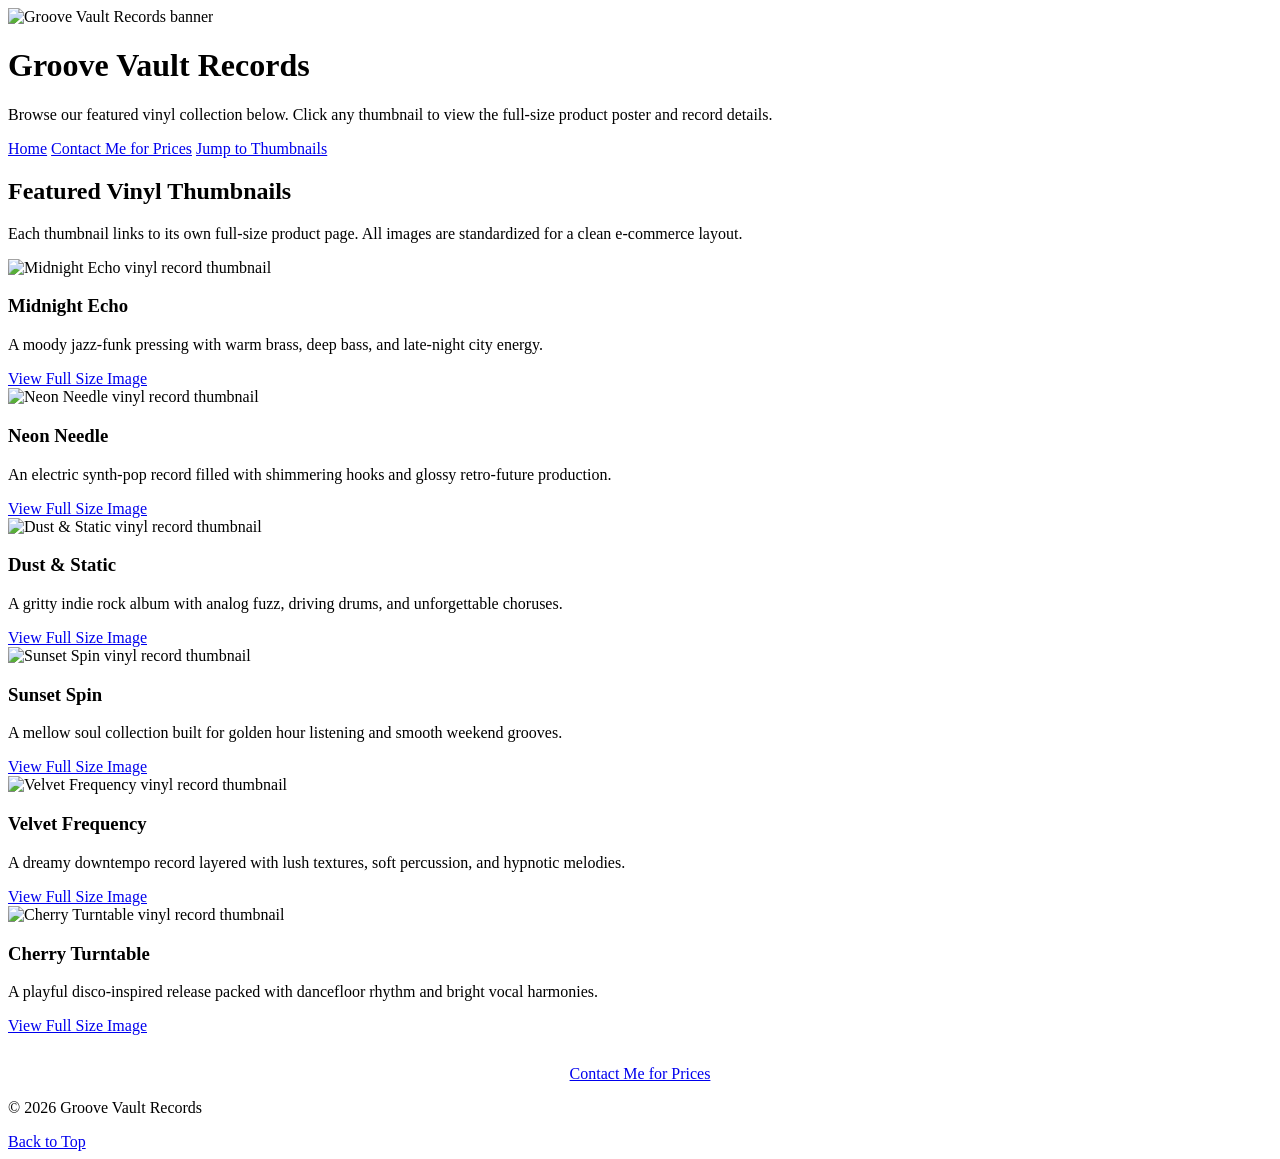
==== ecommerce.html @ 1f81d382 "Add files via upload" ====
<!DOCTYPE html>
<html lang="en">
<head>
    <meta charset="UTF-8">
    <meta name="viewport" content="width=device-width, initial-scale=1.0">
    <title>Groove Vault Records</title>
    <link rel="stylesheet" href="style.css">
</head>
<body>
    <a id="top"></a>

    <header class="banner">
        <img src="images/banner.svg" alt="Groove Vault Records banner">
        <h1>Groove Vault Records</h1>
        <p>Browse our featured vinyl collection below. Click any thumbnail to view the full-size product poster and record details.</p>
    </header>

    <div class="nav-row">
        <a href="index.html">Home</a>
        <a href="contact.html">Contact Me for Prices</a>
        <a href="#gallery">Jump to Thumbnails</a>
    </div>

    <main class="container">
        <h2 class="section-title" id="gallery">Featured Vinyl Thumbnails</h2>
        <p class="section-copy">Each thumbnail links to its own full-size product page. All images are standardized for a clean e-commerce layout.</p>

        <section class="gallery-grid">

            <article class="card">
                <img src="images/thumb1.svg" alt="Midnight Echo vinyl record thumbnail">
                <div class="card-content">
                    <h3>Midnight Echo</h3>
                    <p>A moody jazz-funk pressing with warm brass, deep bass, and late-night city energy.</p>
                    <a class="button-link" href="record1.html">View Full Size Image</a>
                </div>
            </article>

            <article class="card">
                <img src="images/thumb2.svg" alt="Neon Needle vinyl record thumbnail">
                <div class="card-content">
                    <h3>Neon Needle</h3>
                    <p>An electric synth-pop record filled with shimmering hooks and glossy retro-future production.</p>
                    <a class="button-link" href="record2.html">View Full Size Image</a>
                </div>
            </article>

            <article class="card">
                <img src="images/thumb3.svg" alt="Dust & Static vinyl record thumbnail">
                <div class="card-content">
                    <h3>Dust & Static</h3>
                    <p>A gritty indie rock album with analog fuzz, driving drums, and unforgettable choruses.</p>
                    <a class="button-link" href="record3.html">View Full Size Image</a>
                </div>
            </article>

            <article class="card">
                <img src="images/thumb4.svg" alt="Sunset Spin vinyl record thumbnail">
                <div class="card-content">
                    <h3>Sunset Spin</h3>
                    <p>A mellow soul collection built for golden hour listening and smooth weekend grooves.</p>
                    <a class="button-link" href="record4.html">View Full Size Image</a>
                </div>
            </article>

            <article class="card">
                <img src="images/thumb5.svg" alt="Velvet Frequency vinyl record thumbnail">
                <div class="card-content">
                    <h3>Velvet Frequency</h3>
                    <p>A dreamy downtempo record layered with lush textures, soft percussion, and hypnotic melodies.</p>
                    <a class="button-link" href="record5.html">View Full Size Image</a>
                </div>
            </article>

            <article class="card">
                <img src="images/thumb6.svg" alt="Cherry Turntable vinyl record thumbnail">
                <div class="card-content">
                    <h3>Cherry Turntable</h3>
                    <p>A playful disco-inspired release packed with dancefloor rhythm and bright vocal harmonies.</p>
                    <a class="button-link" href="record6.html">View Full Size Image</a>
                </div>
            </article>

        </section>

        <p style="text-align:center; margin-top:30px;">
            <a class="button-link" href="contact.html">Contact Me for Prices</a>
        </p>
    </main>

    <footer class="footer">
        <p>&copy; 2026 Groove Vault Records</p>
        <a class="top-link" href="#top">Back to Top</a>
    </footer>
</body>
</html>
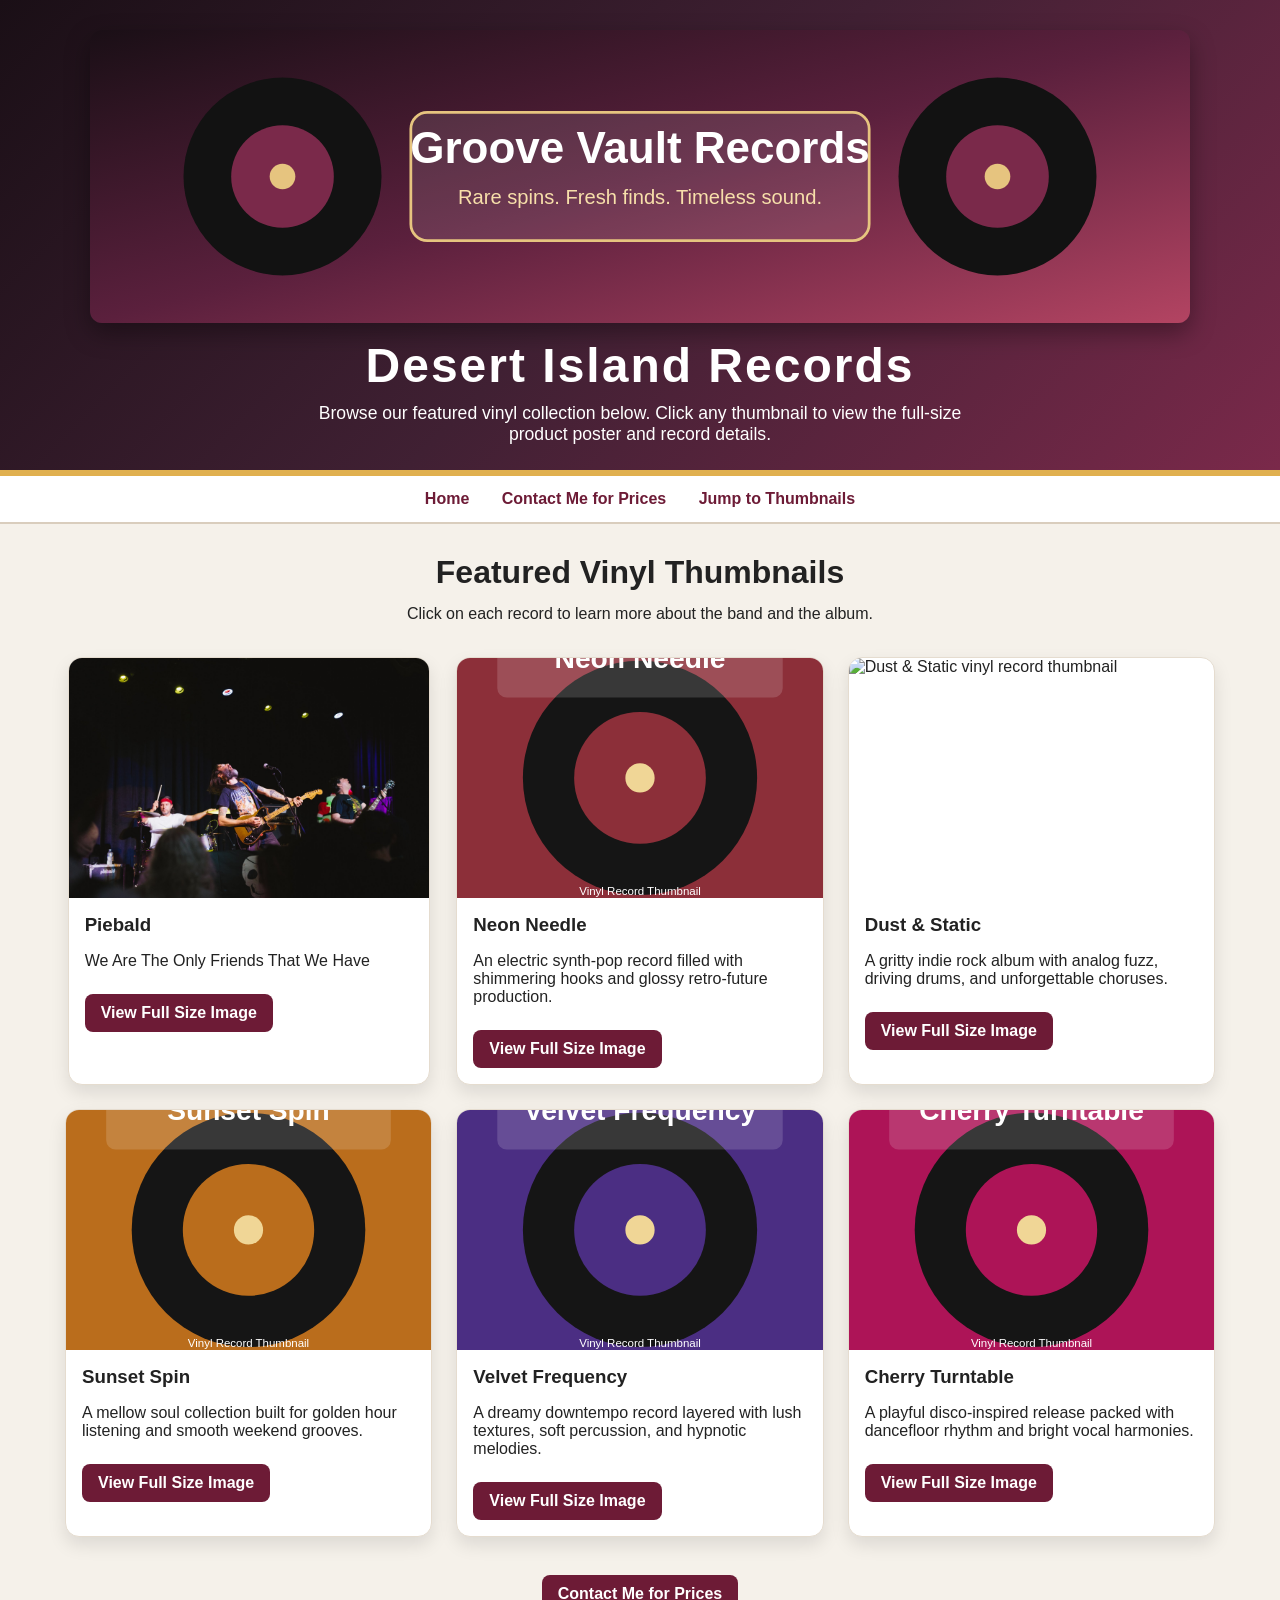
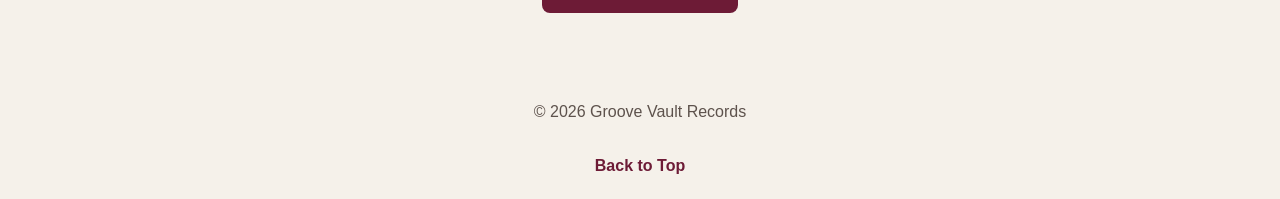
==== commit 4f30976c: "Add files via upload" ====
--- a/ecommerce.html
+++ b/ecommerce.html
@@ -10,8 +10,8 @@
     <a id="top"></a>
 
     <header class="banner">
-        <img src="images/banner.svg" alt="Groove Vault Records banner">
-        <h1>Groove Vault Records</h1>
+        <img src="images/banner.svg" alt="Desert Island Records banner">
+        <h1>Desert Island Records</h1>
         <p>Browse our featured vinyl collection below. Click any thumbnail to view the full-size product poster and record details.</p>
     </header>
 
@@ -23,15 +23,15 @@
 
     <main class="container">
         <h2 class="section-title" id="gallery">Featured Vinyl Thumbnails</h2>
-        <p class="section-copy">Each thumbnail links to its own full-size product page. All images are standardized for a clean e-commerce layout.</p>
+        <p class="section-copy">Click on each record to learn more about the band and the album.</p>
 
         <section class="gallery-grid">
 
             <article class="card">
-                <img src="images/thumb1.svg" alt="Midnight Echo vinyl record thumbnail">
+                <img src="images/piebald.jpg" alt="Piebald vinyl record thumbnail">
                 <div class="card-content">
-                    <h3>Midnight Echo</h3>
-                    <p>A moody jazz-funk pressing with warm brass, deep bass, and late-night city energy.</p>
+                    <h3>Piebald</h3>
+                    <p>We Are The Only Friends That We Have</p>
                     <a class="button-link" href="record1.html">View Full Size Image</a>
                 </div>
             </article>
--- a/style.css
+++ b/style.css
@@ -0,0 +1,226 @@
+
+* {
+    box-sizing: border-box;
+}
+
+html {
+    scroll-behavior: smooth;
+}
+
+body {
+    margin: 0;
+    font-family: Arial, Helvetica, sans-serif;
+    background: #f5f1ea;
+    color: #222;
+}
+
+a {
+    color: #6d1b36;
+    text-decoration: none;
+}
+
+a:hover {
+    text-decoration: underline;
+}
+
+.top-link {
+    display: inline-block;
+    margin-top: 20px;
+    font-weight: bold;
+}
+
+.banner {
+    position: relative;
+    background: linear-gradient(135deg, #1a0f16, #402033, #7a294a);
+    color: white;
+    text-align: center;
+    padding: 30px 20px 25px;
+    border-bottom: 6px solid #e0b04f;
+}
+
+.banner img {
+    width: min(100%, 1100px);
+    height: auto;
+    display: block;
+    margin: 0 auto 15px;
+    border-radius: 12px;
+    box-shadow: 0 10px 25px rgba(0,0,0,.35);
+}
+
+.banner h1 {
+    margin: 0;
+    font-size: 3rem;
+    letter-spacing: 2px;
+}
+
+.banner p {
+    margin: 10px auto 0;
+    max-width: 700px;
+    font-size: 1.1rem;
+}
+
+.nav-row {
+    text-align: center;
+    background: #fff;
+    padding: 14px;
+    border-bottom: 2px solid #d9cdbd;
+    position: sticky;
+    top: 0;
+    z-index: 10;
+}
+
+.nav-row a {
+    margin: 0 14px;
+    font-weight: bold;
+}
+
+.container {
+    width: min(1150px, 92%);
+    margin: 30px auto 50px;
+}
+
+.section-title {
+    text-align: center;
+    margin-bottom: 10px;
+    font-size: 2rem;
+}
+
+.section-copy {
+    text-align: center;
+    max-width: 760px;
+    margin: 0 auto 30px;
+    line-height: 1.6;
+}
+
+.gallery-grid {
+    display: grid;
+    grid-template-columns: repeat(3, 1fr); /* 3 columns */
+    gap: 24px;
+    justify-items: center;
+}
+
+.card {
+    background: white;
+    border-radius: 14px;
+    overflow: hidden;
+    box-shadow: 0 8px 18px rgba(0,0,0,.10);
+    border: 1px solid #e5dccf;
+}
+
+.card img {
+    width: 100%;
+    height: 240px;
+    object-fit: cover;
+    display: block;
+}
+
+.card-content {
+    padding: 16px;
+}
+
+.card h3 {
+    margin-top: 0;
+    margin-bottom: 10px;
+}
+
+.button-link {
+    display: inline-block;
+    padding: 10px 16px;
+    background: #6d1b36;
+    color: white;
+    border-radius: 8px;
+    font-weight: bold;
+    margin-top: 8px;
+}
+
+.button-link:hover {
+    background: #8b2346;
+    text-decoration: none;
+}
+
+.record-page {
+    width: min(900px, 92%);
+    margin: 30px auto 50px;
+    background: white;
+    padding: 25px;
+    border-radius: 16px;
+    box-shadow: 0 10px 24px rgba(0,0,0,.12);
+}
+
+figure {
+    margin: 0;
+    text-align: center;
+}
+
+figure img {
+    width: 100%;
+    max-width: 700px;
+    height: auto;
+    border-radius: 14px;
+    box-shadow: 0 8px 18px rgba(0,0,0,.18);
+}
+
+figcaption {
+    margin-top: 16px;
+    font-size: 1.05rem;
+    line-height: 1.6;
+    color: #4a3a34;
+}
+
+.page-links {
+    margin-top: 24px;
+    display: flex;
+    flex-wrap: wrap;
+    gap: 14px;
+    justify-content: center;
+}
+
+.contact-card {
+    width: min(900px, 92%);
+    margin: 30px auto 50px;
+    background: white;
+    padding: 25px;
+    border-radius: 16px;
+    box-shadow: 0 10px 24px rgba(0,0,0,.12);
+}
+
+.contact-grid {
+    display: grid;
+    grid-template-columns: 1fr 1.2fr;
+    gap: 22px;
+}
+
+.info-box {
+    background: #faf6f0;
+    border: 1px solid #e4d8c9;
+    border-radius: 12px;
+    padding: 18px;
+    line-height: 1.8;
+}
+
+iframe {
+    width: 100%;
+    min-height: 360px;
+    border: 0;
+    border-radius: 12px;
+}
+
+.footer {
+    text-align: center;
+    padding: 24px;
+    color: #5d524c;
+}
+
+@media (max-width: 780px) {
+    .banner h1 {
+        font-size: 2.2rem;
+    }
+
+    .contact-grid {
+        grid-template-columns: 1fr;
+    }
+
+    .card img {
+        height: 220px;
+    }
+}
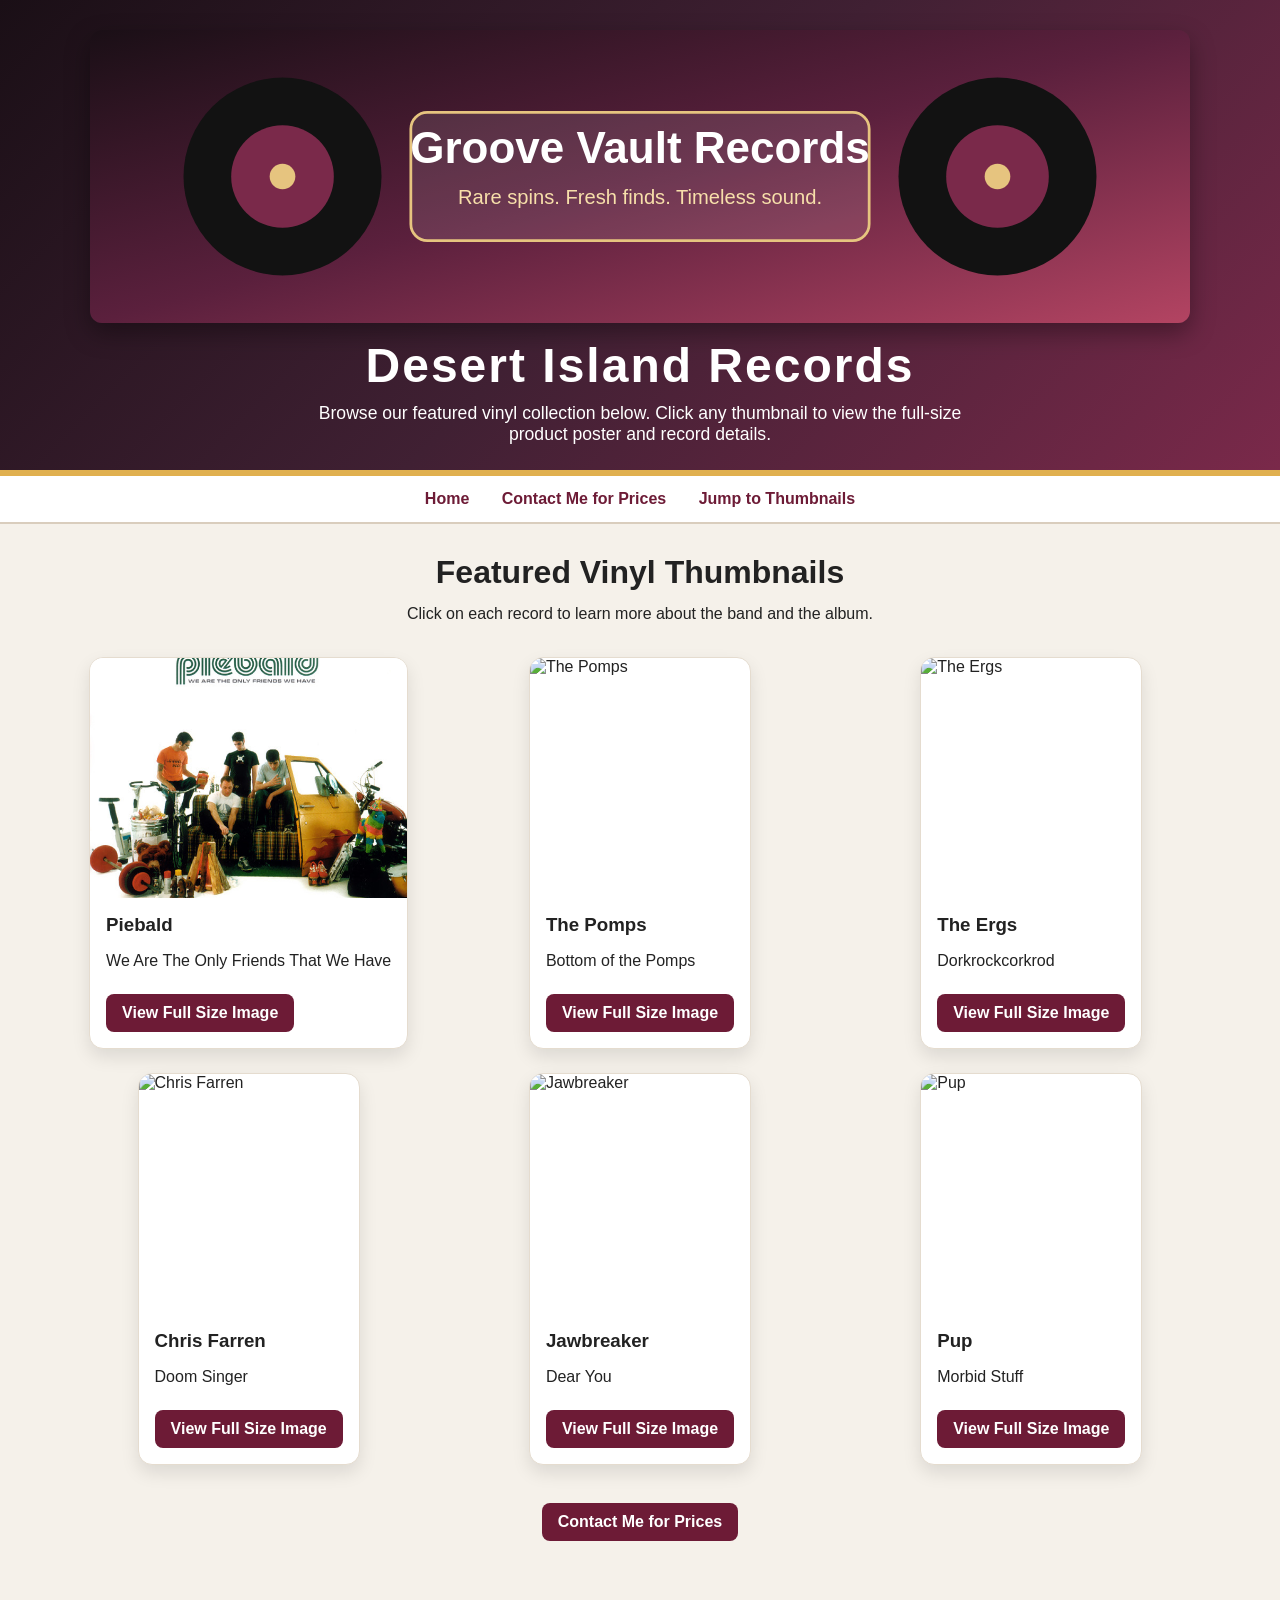
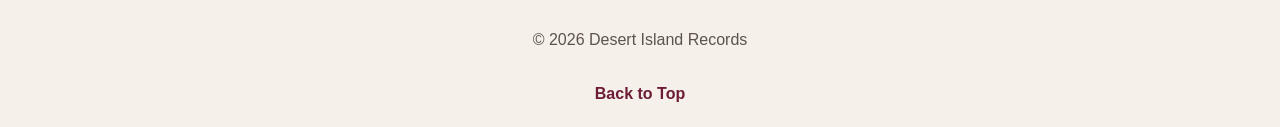
==== commit d031e796: "Add files via upload" ====
--- a/ecommerce.html
+++ b/ecommerce.html
@@ -28,7 +28,7 @@
         <section class="gallery-grid">
 
             <article class="card">
-                <img src="images/piebald.jpg" alt="Piebald vinyl record thumbnail">
+                <img src="images/piebald1.jpg" alt="Piebald vinyl record thumbnail">
                 <div class="card-content">
                     <h3>Piebald</h3>
                     <p>We Are The Only Friends That We Have</p>
@@ -37,46 +37,46 @@
             </article>
 
             <article class="card">
-                <img src="images/thumb2.svg" alt="Neon Needle vinyl record thumbnail">
+                <img src="images/thepomps.jpg" alt="The Pomps">
                 <div class="card-content">
-                    <h3>Neon Needle</h3>
-                    <p>An electric synth-pop record filled with shimmering hooks and glossy retro-future production.</p>
+                    <h3>The Pomps</h3>
+                    <p>Bottom of the Pomps</p>
                     <a class="button-link" href="record2.html">View Full Size Image</a>
                 </div>
             </article>
 
             <article class="card">
-                <img src="images/thumb3.svg" alt="Dust & Static vinyl record thumbnail">
+                <img src="images/theergs.jpg" alt="The Ergs">
                 <div class="card-content">
-                    <h3>Dust & Static</h3>
-                    <p>A gritty indie rock album with analog fuzz, driving drums, and unforgettable choruses.</p>
+                    <h3>The Ergs</h3>
+                    <p>Dorkrockcorkrod</p>
                     <a class="button-link" href="record3.html">View Full Size Image</a>
                 </div>
             </article>
 
             <article class="card">
-                <img src="images/thumb4.svg" alt="Sunset Spin vinyl record thumbnail">
+                <img src="images/chrisfarren.jpg" alt="Chris Farren">
                 <div class="card-content">
-                    <h3>Sunset Spin</h3>
-                    <p>A mellow soul collection built for golden hour listening and smooth weekend grooves.</p>
+                    <h3>Chris Farren</h3>
+                    <p>Doom Singer</p>
                     <a class="button-link" href="record4.html">View Full Size Image</a>
                 </div>
             </article>
 
             <article class="card">
-                <img src="images/thumb5.svg" alt="Velvet Frequency vinyl record thumbnail">
+                <img src="images/jawbreaker.jpg" alt="Jawbreaker">
                 <div class="card-content">
-                    <h3>Velvet Frequency</h3>
-                    <p>A dreamy downtempo record layered with lush textures, soft percussion, and hypnotic melodies.</p>
+                    <h3>Jawbreaker</h3>
+                    <p>Dear You</p>
                     <a class="button-link" href="record5.html">View Full Size Image</a>
                 </div>
             </article>
 
             <article class="card">
-                <img src="images/thumb6.svg" alt="Cherry Turntable vinyl record thumbnail">
+                <img src="images/pup.jpg" alt="Pup">
                 <div class="card-content">
-                    <h3>Cherry Turntable</h3>
-                    <p>A playful disco-inspired release packed with dancefloor rhythm and bright vocal harmonies.</p>
+                    <h3>Pup</h3>
+                    <p>Morbid Stuff</p>
                     <a class="button-link" href="record6.html">View Full Size Image</a>
                 </div>
             </article>
@@ -89,7 +89,7 @@
     </main>
 
     <footer class="footer">
-        <p>&copy; 2026 Groove Vault Records</p>
+        <p>&copy; 2026 Desert Island Records</p>
         <a class="top-link" href="#top">Back to Top</a>
     </footer>
 </body>
